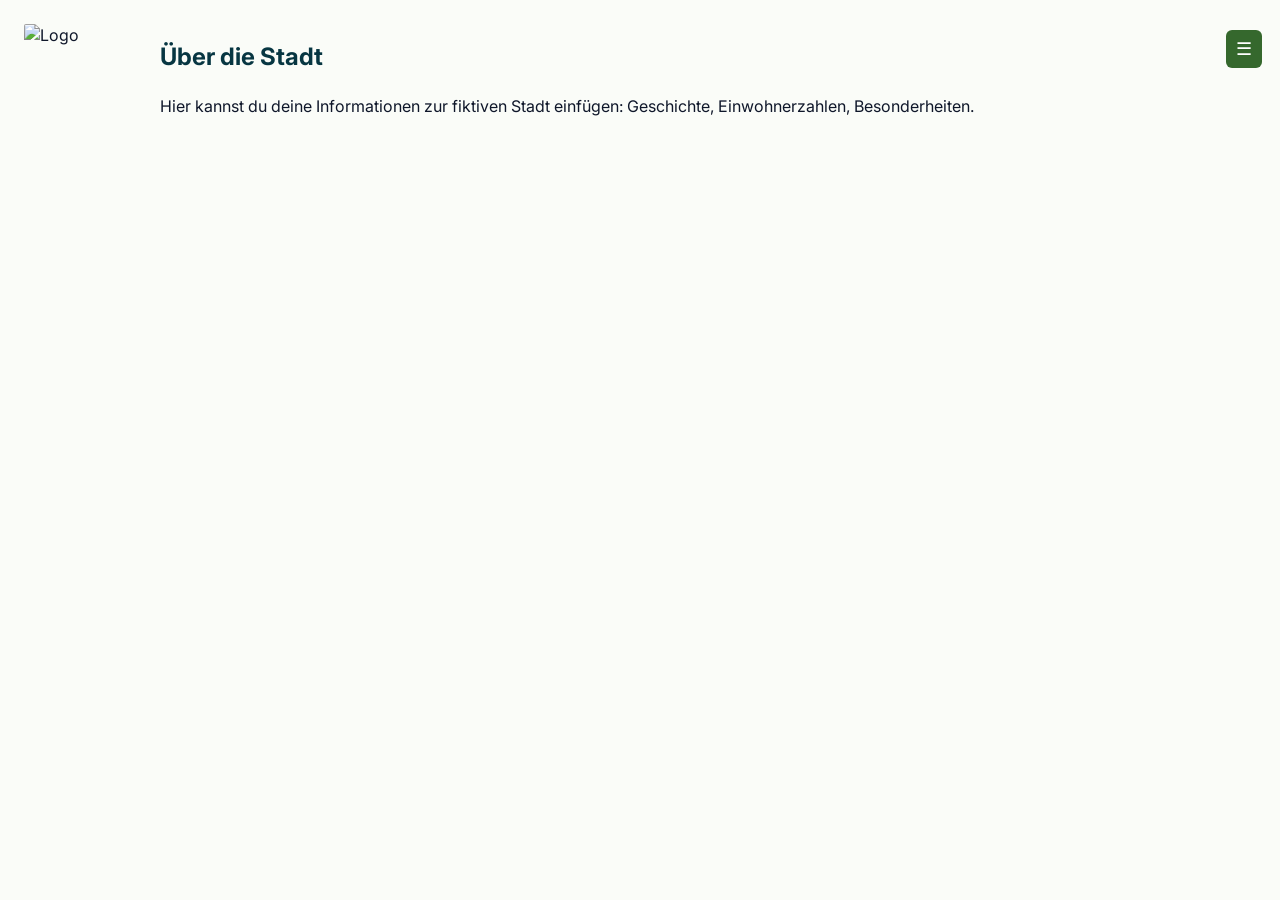
==== about.html @ 268fbe94 "Add files via upload" ====
<!doctype html>
<html lang="de">
<head>
  <meta charset="utf-8" />
  <meta name="viewport" content="width=device-width,initial-scale=1" />
  <title>Über — Fiktive Stadt</title>
  <meta name="description" content="Informationen über die fiktive Stadt: Geschichte und Fakten.">
  <link rel="icon" href="Assets/Images/logo.svg">
  <link href="https://fonts.googleapis.com/css2?family=Inter:wght@300;400;600;700&display=swap" rel="stylesheet">
  <link rel="stylesheet" href="css/style.css">
</head>
<body>
  <a class="skip-link" href="#main">Zum Inhalt springen</a>
  <img src="Assets/Images/logo.svg" class="site-logo" alt="Logo">
  <button class="sidebar-toggle" id="sidebar-toggle" aria-label="Menü öffnen">☰</button>

  <div class="sidebar" id="sidebar" aria-hidden="true">
    <button class="sidebar-close" id="sidebar-close" aria-label="Menü schließen">✕</button>
    <ul>
        <li><a href="#">Schule/Leitung</a>
            <ul>
                <li><a href="pages/schulleitung.html">Schulleiter</a></li>
                <li><a href="pages/schulgebäude.html">Schulgebäude</a></li>
            </ul>
        </li>
        <li><a href="#">Politik</a>
            <ul>
                <li><a href="pages/schulrat.html">Schulrat</a></li>
            </ul>
        </li>
        <li><a href="pages/daten.html">Daten über die Schule</a></li>
        <li><a href="#">Bauen und Wohnen</a></li>
        <li><a href="pages/galerie.html">Galerie</a></li>
        <li><a href="#">Tourismus</a></li>
        <li><a href="#">Mobilität</a></li>
        <li><a href="pages/dienstleistungen.html">Dienstleistungen von A–Z</a></li>
        <li><a href="pages/veranstaltungen.html">Veranstaltungen</a></li>
        <li><a href="pages/kultur.html">Schulleben und Kultur</a></li>
        <li><a href="pages/karriere.html">Karriere</a></li>
    </ul>
  </div>

    <main id="main" class="main-content container" role="main">
      <h2>Über die Stadt</h2>
      <p>Hier kannst du deine Informationen zur fiktiven Stadt einfügen: Geschichte, Einwohnerzahlen, Besonderheiten.</p>
    </main>
  </div>

  <script src="js/main.js"></script>
</body>
</html>
---- css/style.css ----
/* Design-Token / Grundfarben */
:root {
  --bg: #FAFCF8;
  --card: #ffffff;
  --accent: #35682D;
  --muted: #6b7280;
}

/* Global */
* {
  box-sizing: border-box;
}

/* Alle Bilder responsiv machen */
img {
  max-width: 100%;
  height: auto;
  display: block;
}

body {
  font-family: 'Inter', system-ui, -apple-system, 'Segoe UI', Roboto, 'Helvetica Neue', Arial;
  margin: 0;
  background: var(--bg);
  color: #0f172a;
  line-height: 1.45;
}

.container {
  max-width: 1000px;
  margin: 0 auto;
  padding: 1.25rem;
}

.logo {
  margin: 0;
  font-size: 1.25rem;
  color: var(--accent);
}

h2,
h3 {
  color: #073642;
}

/* Layout */
.layout {
  display: flex;
  min-height: 100vh;
}

.main-content {
  flex: 1;
}

/* Sidebar (slide-in) */
.sidebar {
  position: fixed;
  top: 0;
  right: -280px;
  width: 280px;
  height: 100%;
  background: var(--sidebar-bg, #2f5231);
  padding: 20px;
  overflow: auto;
  transition: right .28s ease;
  z-index: 1001;
}

.sidebar.open {
  right: 0;
}

.sidebar .logo {
  font-size: 1.15rem;
  margin-bottom: 0.75rem;
  color: var(--accent);
}

/* Navigation in Sidebar (UL + .main-nav einheitlich) */
.main-nav,
.sidebar ul {
  display: flex;
  flex-direction: column;
  gap: .35rem;
  padding: 0;
  margin: 0;
  list-style: none;
}

.main-nav a,
.sidebar ul a {
  color: #fff;
  text-decoration: none;
  padding: .45rem;
  border-radius: 6px;
  display: block;
}

.main-nav a:hover,
.sidebar ul a:hover {
  background: rgba(255, 255, 255, .06);
  color: #fff;
}

.main-nav a.active {
  background: var(--accent);
  color: #fff;
}

/* Sidebar Suche */
.search {
  margin-top: .75rem;
}

.search input {
  width: 100%;
  padding: .4rem .6rem;
  border-radius: 6px;
  border: 1px solid #d3dce0;
}

/* Sidebar Toggle */
.sidebar-toggle {
  position: fixed;
  top: 18px;
  right: 18px;
  left: auto;
  z-index: 1300;
  background: var(--accent);
  color: #fff;
  border: none;
  padding: 8px 10px;
  border-radius: 6px;
  font-size: 18px;
  cursor: pointer;
}

/* Hero-Bereich */
.hero {
  position: relative;
  min-height: 520px;
  margin: 0;
  padding: 0;
  background-image: url('../Assets/Images/2026-02-21_15.12.28.png');
  background-size: cover;
  background-position: center;
  background-repeat: no-repeat;
  color: #fff;
}




.hero-overlay {
  position: relative;
  display: flex;
  flex-direction: column;
  align-items: center;
  justify-content: center;
  min-height: 520px;
  padding: 3rem 1rem;
  text-align: center;
}

.hero-overlay h1 {
  font-size: clamp(2.5rem, 7vw, 6rem);
  margin: 0;
  color: #fff;
  font-weight: 700;
  text-shadow: 0 8px 30px rgba(0,0,0,0.45);
}

.hero-overlay p {
  margin: 0 0 1rem;
  font-size: 1.05rem;
  color: rgba(255,255,255,0.9);
}

/* Hero Suche */
.hero-search {
  margin-top: 1.6rem;
  display: flex;
  align-items: center;
  width: min(920px, 86%);
  max-width: 920px;
}

.hero-search input {
  flex: 1;
  padding: 0.95rem 1.25rem;
  border-radius: 999px;
  border: none;
  font-size: 1rem;
  box-shadow: 0 10px 30px rgba(0,0,0,0.18);
}

.hero-search button {
  margin-left: -56px;
  border: none;
  width: 56px;
  height: 56px;
  border-radius: 999px;
  background: var(--accent);
  color: #fff;
  display: flex;
  align-items: center;
  justify-content: center;
  box-shadow: 0 8px 22px rgba(0,0,0,0.18);
  cursor: pointer;
}

/* Hero Card (kleine überlappende Karte) */
.hero .hero-card {
  position: relative;
  margin-top: 1rem;
  background: var(--card);
  padding: 0.9rem;
  border-radius: 8px;
  box-shadow: 0 8px 20px rgba(12,16,14,0.06);
  width: auto;
  color: #072a12;
}

.hero .hero-inner {
  max-width: 640px;
  padding: 3rem 2rem;
}

.hero .hero-inner h2 {
  font-size: 2.25rem;
  margin: 0 0 .5rem;
}

.hero .hero-inner p {
  font-size: 1.05rem;
  margin: 0;
  color: var(--muted);
}

/* Karten / Features / Events */
.card-grid {
  display: grid;
  grid-template-columns: repeat(auto-fit, minmax(240px, 1fr));
  gap: 1.25rem;
  margin-top: 1.25rem;
}

.card {
  background: var(--card);
  padding: 1.25rem;
  border-radius: 12px;
  box-shadow: 0 10px 30px rgba(9,17,12,0.04);
  transition: transform .18s ease, box-shadow .18s ease;
}

.card:hover {
  transform: translateY(-6px);
  box-shadow: 0 18px 40px rgba(9,17,12,0.08);
}

.features {
  display: grid;
  grid-template-columns: repeat(3,1fr);
  gap: 1rem;
  margin-top: 3.5rem;
  padding: 1rem;
}

.feature {
  background: var(--card);
  padding: 1.25rem;
  border-radius: 10px;
  text-align: center;
}

.events-section {
  padding: 1rem;
}

.events-grid {
  display: grid;
  grid-template-columns: repeat(3,1fr);
  gap: 1rem;
}

.events-item .thumb {
  background: #e6efe8;
  border-radius: 6px;
  height: 120px;
  overflow: hidden;
}

.events-item .thumb img {
  width: 100%;
  height: 100%;
  object-fit: cover;
}

.events-item .detail {
  background: var(--card);
  border-radius: 6px;
  padding: 0.75rem;
  margin-top: 0.5rem;
  height: 200px;
}

/* Site-Logo (fix) */
.site-logo {
  position: fixed;
  top: 18px;
  left: 18px;
  width: 86px;
  height: auto;
  z-index: 1301;
  padding: 6px;
  border-radius: 8px;
}

/* Hero PNG (optisch ausblendbar) */
.hero-png {
  display: none;
}

/* Accessibility */
.skip-link {
  position: absolute;
  left: 0;
  top: 0;
  background: #000;
  color: #fff;
  padding: 0.5rem 0.75rem;
  transform: translateY(-120%);
  transition: transform .18s ease;
}

.skip-link:focus {
  transform: translateY(0);
  z-index: 2000;
}

.sr-only {
  position: absolute;
  width: 1px;
  height: 1px;
  padding: 0;
  margin: -1px;
  overflow: hidden;
  clip: rect(0,0,0,0);
  white-space: nowrap;
  border: 0;
}

/* Mobile Menü / Sidebar Zustände */
.menu-toggle {
  display: none;
  background: transparent;
  border: 1px solid #e6eef2;
  padding: 0.4rem 0.6rem;
  border-radius: 6px;
}

.sidebar.collapsed {
  display: none;
}

/* Dropdown-Caret in Sidebar: only show for items with submenus (marked by JS) */
.sidebar ul li.has-sub > a:after {
  content: '\25BC';
  float: right;
  opacity: 0.6;
  transform: rotate(-90deg);
  transition: transform .18s;
}

.sidebar ul li.open > a:after {
  transform: rotate(0deg);
}

/* Submenus collapsed by default; .open will reveal them */
.sidebar ul li ul {
  display: none;
  margin-left: .25rem;
}
.sidebar ul li.open > ul {
  display: block;
}

/* Formulare / Footer */
.site-footer {
  padding: 1rem 0;
  border-top: 1px solid #e6eef2;
  margin-top: 2rem;
}

label {
  display: block;
  margin-top: 0.5rem;
  font-size: 0.9rem;
}

input,
textarea {
  width: 100%;
  padding: 0.5rem;
  border: 1px solid #dfe7ea;
  border-radius: 6px;
}

button {
  margin-top: 0.75rem;
  padding: 0.6rem 0.9rem;
  background: var(--accent);
  color: #fff;
  border: none;
  border-radius: 6px;
}

/* Fokus-Stile */
a:focus,
button:focus,
input:focus,
textarea:focus {
  outline: 3px solid rgba(53,104,45,0.18);
  outline-offset: 2px;
}

/* Karte */
#map {
  width: 100%;
  height: 420px;
  border-radius: 8px;
  margin-top: 1rem;
  box-shadow: 0 6px 18px rgba(9,17,12,0.04);
}

/* Breakpoints */
@media (max-width: 880px) {
  .layout {
    flex-direction: column;
  }

  .sidebar {
    width: 100%;
    border-right: none;
    border-bottom: 1px solid #e6eef2;
    display: flex;
    align-items: center;
  }

  .sidebar .main-nav {
    flex-direction: row;
    flex-wrap: wrap;
    gap: 0.5rem;
    display: none;
  }

  .sidebar .main-nav.show {
    display: flex;
  }

  .menu-toggle {
    display: inline-block;
    margin-left: auto;
  }

  .hero {
    min-height: 360px;
  }

  .hero-overlay {
    min-height: 360px;
    padding: 2rem;
  }

  .hero .hero-image {
    height: 220px;
  }

  .hero-card {
    position: static;
    margin: -36px auto 0;
    right: auto;
    left: 1rem;
    width: calc(100% - 2rem);
  }

  .features {
    grid-template-columns: 1fr;
  }

  .events-grid {
    grid-template-columns: 1fr;
  }

  #map {
    height: 300px;
  }
}

/* --- Gallery & Lightbox Styles --- */
.gallery-grid {
  display: grid;
  grid-template-columns: repeat(auto-fit, minmax(220px, 1fr));
  gap: 1rem;
  margin-top: 1rem;
}
.gallery-item {
  background: linear-gradient(180deg, rgba(255,255,255,0.85), rgba(250,250,250,0.95));
  border-radius: 10px;
  overflow: hidden;
  box-shadow: 0 8px 20px rgba(9,17,12,0.04);
  cursor: pointer;
  transition: transform .18s ease, box-shadow .18s ease;
  position: relative;
}
.gallery-item:hover {
  transform: translateY(-6px) scale(1.02);
  box-shadow: 0 22px 50px rgba(9,17,12,0.10);
}
.gallery-item.pressed {
  transform: translateY(-6px) scale(1.06);
  box-shadow: 0 28px 60px rgba(9,17,12,0.16);
}
.gallery-item img {
  display: block;
  width: 100%;
  height: 160px;
  object-fit: cover;
}
.gallery-item figcaption {
  padding: .6rem .75rem;
  font-size: .95rem;
  color: var(--muted);
}

.score-badge {
  position: fixed;
  right: 18px;
  bottom: 18px;
  background: var(--accent);
  color: #fff;
  padding: .5rem .8rem;
  border-radius: 999px;
  box-shadow: 0 8px 30px rgba(12,16,14,0.12);
  z-index: 1600;
  font-weight: 600;
  display: flex;
  gap: .6rem;
  align-items: center;
}
.score-badge .value { font-variant-numeric: tabular-nums; }

.floating-plus {
  position: absolute;
  font-weight: 700;
  color: #3b8b3b;
  animation: floatUp .9s ease forwards;
  pointer-events: none;
}
@keyframes floatUp {
  from { opacity: 1; transform: translateY(0) scale(1); }
  to   { opacity: 0; transform: translateY(-36px) scale(1.2); }
}

.lightbox {
  position: fixed;
  inset: 0;
  display: flex;
  align-items: center;
  justify-content: center;
  background: rgba(0,0,0,0.75);
  z-index: 2000;
  opacity: 0;
  pointer-events: none;
  transition: opacity .18s ease;
}
.lightbox[aria-hidden="false"] {
  opacity: 1;
  pointer-events: auto;
}
.lightbox-img {
  max-width: calc(100% - 160px);
  max-height: calc(100% - 160px);
  border-radius: 8px;
  box-shadow: 0 18px 50px rgba(0,0,0,0.5);
  transition: transform .18s ease;
}
.lightbox .lightbox-title {
  margin-top: .6rem;
  color: #fff;
}
.lightbox-close, .lightbox-prev, .lightbox-next {
  position: absolute;
  background: rgba(0,0,0,0.45);
  color: #fff;
  border: none;
  padding: .5rem .6rem;
  border-radius: 6px;
  cursor: pointer;
}
.lightbox-close { top: 18px; right: 18px; }
.lightbox-prev { left: 18px; }
.lightbox-next { right: 18px; }

@media (max-width: 720px){
  .gallery-item img { height: 140px; }
  .lightbox-img { max-width: calc(100% - 40px); max-height: calc(100% - 120px); }
}
@media (max-width: 720px) {
  .layout {
    flex-direction: column;
  }

  .sidebar {
    width: 100%;
    border-right: none;
    border-bottom: 1px solid #e6eef2;
  }

  .sidebar .main-nav {
    flex-direction: row;
    flex-wrap: wrap;
    gap: 0.5rem;
  }
}
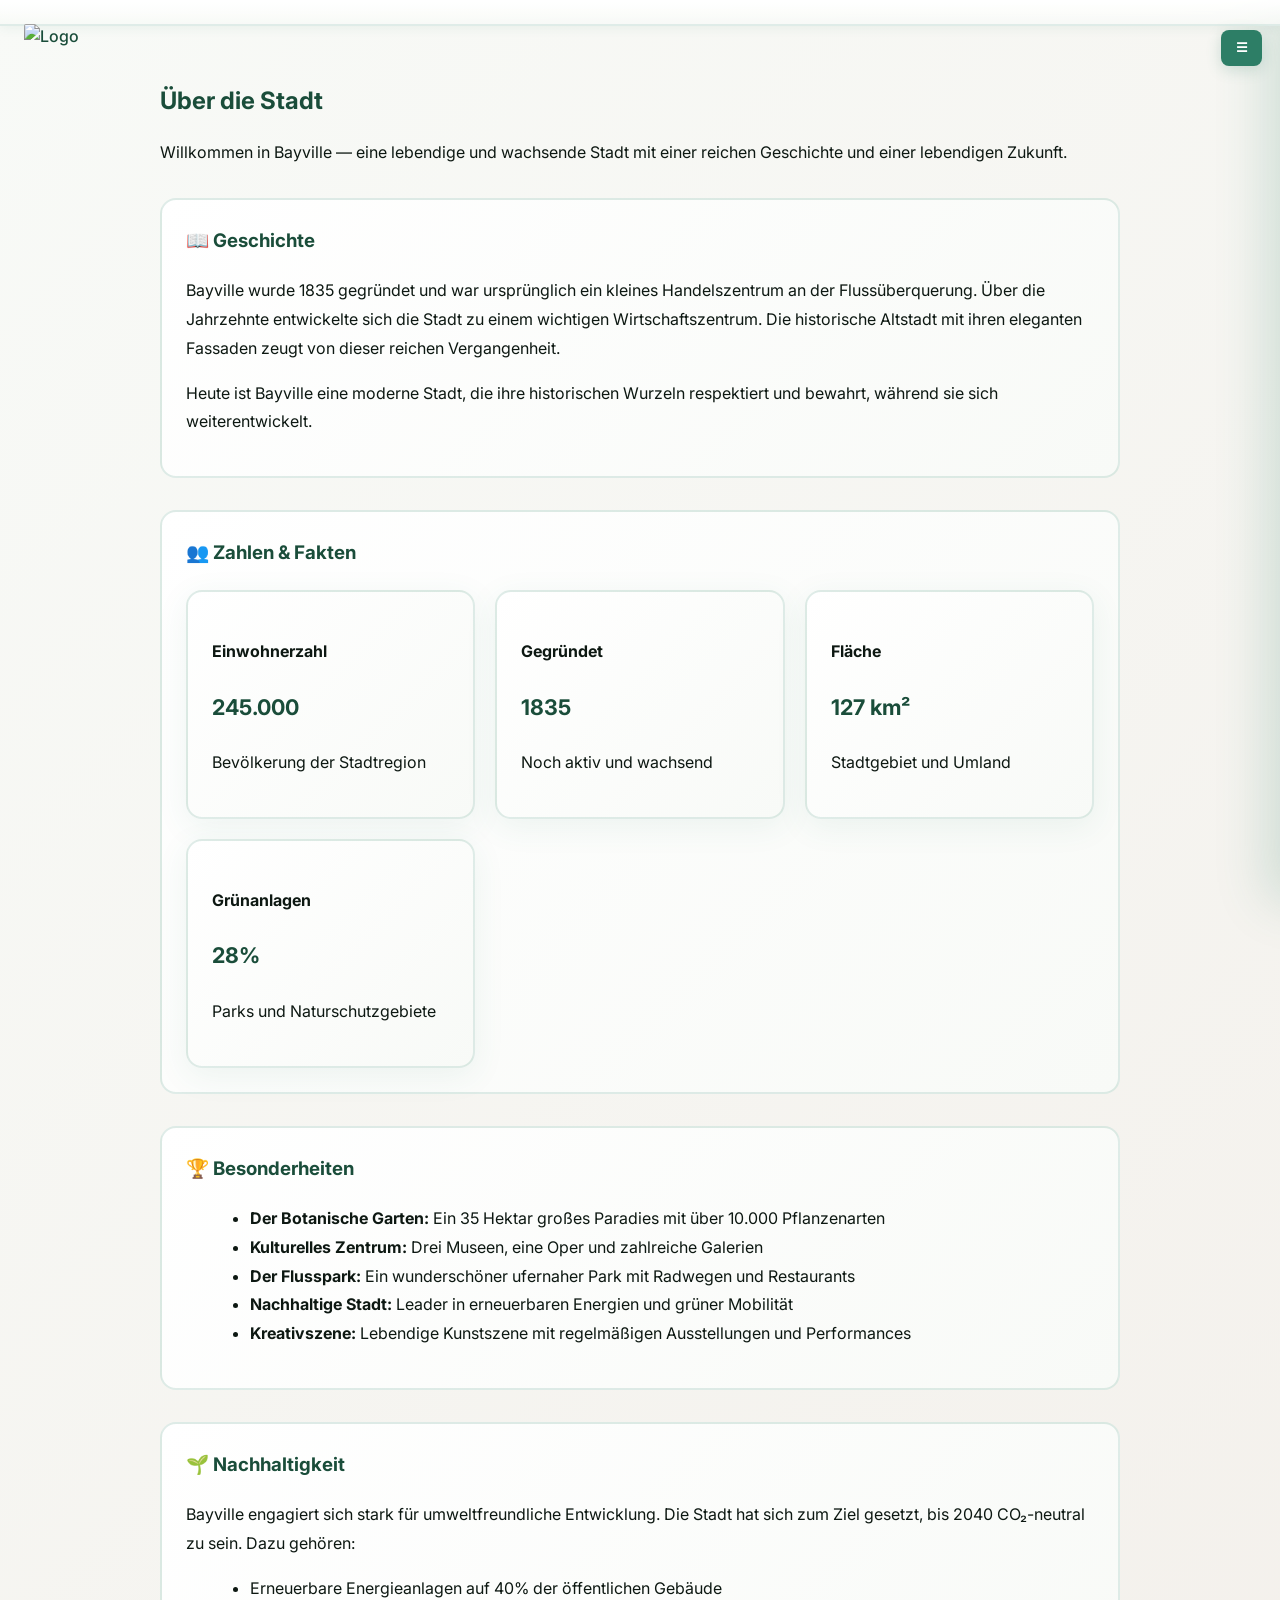
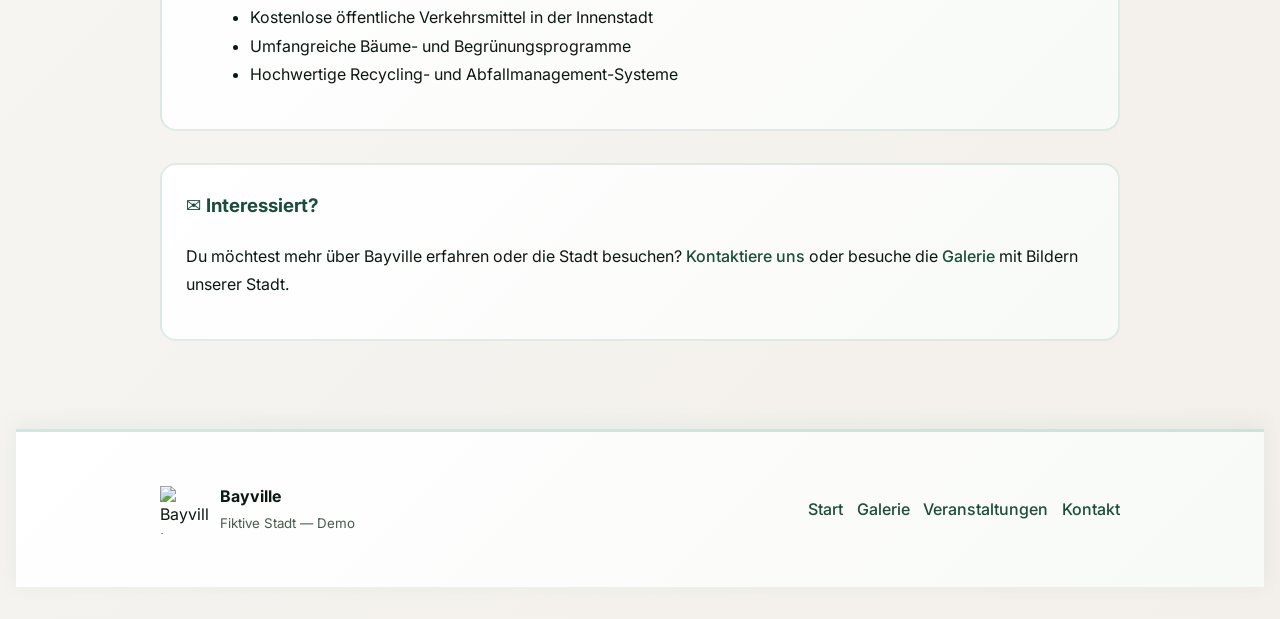
==== commit b75f1830: "Apply" ====
--- a/about.html
+++ b/about.html
@@ -11,40 +11,116 @@
 </head>
 <body>
   <a class="skip-link" href="#main">Zum Inhalt springen</a>
-  <img src="Assets/Images/logo.svg" class="site-logo" alt="Logo">
-  <button class="sidebar-toggle" id="sidebar-toggle" aria-label="Menü öffnen">☰</button>
+  <header class="site-header">
+    <a href="index.html"><img src="Assets/Images/logo.svg" class="site-logo" alt="Logo"></a>
+    <button class="sidebar-toggle" id="sidebar-toggle" aria-label="Menü öffnen">☰</button>
+  </header>
+  <nav class="sidebar" id="sidebar" aria-hidden="true" aria-label="Hauptnavigation">
+    <button class="sidebar-close" id="sidebar-close" aria-label="Navigation schließen">✕</button>
+    <div class="logo">Bayville</div>
+    <ul>
+      <li><a href="index.html">Start</a></li>
+      <li><a href="gallery.html">Galerie</a></li>
+      <li><a href="events.html">Veranstaltungen</a></li>
+      <li><a href="news.html">Aktuelles</a></li>
+      <li class="has-sub"><a href="#">Verwaltung</a>
+        <ul class="sub">
+          <li><a href="dienstleistungen.html">Dienstleistungen</a></li>
+          <li><a href="bauen-wohnen.html">Bauen &amp; Wohnen</a></li>
+        </ul>
+      </li>
+      <li><a href="daten-stadt.html">Daten</a></li>
+      <li><a href="mobilitaet.html">Mobilität</a></li>
+      <li><a href="tourismus.html">Tourismus</a></li>
+      <li><a href="karriere.html">Karriere</a></li>
+      <li><a href="politik.html">Politik</a></li>
+      <li><a href="contact.html">Kontakt</a></li>
+    </ul>
+  </nav>
 
-  <div class="sidebar" id="sidebar" aria-hidden="true">
-    <button class="sidebar-close" id="sidebar-close" aria-label="Menü schließen">✕</button>
-    <ul>
-        <li><a href="#">Schule/Leitung</a>
-            <ul>
-                <li><a href="pages/schulleitung.html">Schulleiter</a></li>
-                <li><a href="pages/schulgebäude.html">Schulgebäude</a></li>
-            </ul>
-        </li>
-        <li><a href="#">Politik</a>
-            <ul>
-                <li><a href="pages/schulrat.html">Schulrat</a></li>
-            </ul>
-        </li>
-        <li><a href="pages/daten.html">Daten über die Schule</a></li>
-        <li><a href="#">Bauen und Wohnen</a></li>
-        <li><a href="pages/galerie.html">Galerie</a></li>
-        <li><a href="#">Tourismus</a></li>
-        <li><a href="#">Mobilität</a></li>
-        <li><a href="pages/dienstleistungen.html">Dienstleistungen von A–Z</a></li>
-        <li><a href="pages/veranstaltungen.html">Veranstaltungen</a></li>
-        <li><a href="pages/kultur.html">Schulleben und Kultur</a></li>
-        <li><a href="pages/karriere.html">Karriere</a></li>
-    </ul>
-  </div>
+    <main id="main" class="main-content" role="main">
+      <div class="container">
+        <h2>Über die Stadt</h2>
+        <p>Willkommen in Bayville — eine lebendige und wachsende Stadt mit einer reichen Geschichte und einer lebendigen Zukunft.</p>
 
-    <main id="main" class="main-content container" role="main">
-      <h2>Über die Stadt</h2>
-      <p>Hier kannst du deine Informationen zur fiktiven Stadt einfügen: Geschichte, Einwohnerzahlen, Besonderheiten.</p>
+        <section class="about-section">
+          <h3>📖 Geschichte</h3>
+          <p>Bayville wurde 1835 gegründet und war ursprünglich ein kleines Handelszentrum an der Flussüberquerung. Über die Jahrzehnte entwickelte sich die Stadt zu einem wichtigen Wirtschaftszentrum. Die historische Altstadt mit ihren eleganten Fassaden zeugt von dieser reichen Vergangenheit.</p>
+          <p>Heute ist Bayville eine moderne Stadt, die ihre historischen Wurzeln respektiert und bewahrt, während sie sich weiterentwickelt.</p>
+        </section>
+
+        <section class="about-section">
+          <h3>👥 Zahlen &amp; Fakten</h3>
+          <div class="card-grid">
+            <div class="card">
+              <h4>Einwohnerzahl</h4>
+              <p style="font-size: 1.35rem; color: var(--accent-dark); font-weight: 700;">245.000</p>
+              <p>Bevölkerung der Stadtregion</p>
+            </div>
+            <div class="card">
+              <h4>Gegründet</h4>
+              <p style="font-size: 1.35rem; color: var(--accent-dark); font-weight: 700;">1835</p>
+              <p>Noch aktiv und wachsend</p>
+            </div>
+            <div class="card">
+              <h4>Fläche</h4>
+              <p style="font-size: 1.35rem; color: var(--accent-dark); font-weight: 700;">127 km²</p>
+              <p>Stadtgebiet und Umland</p>
+            </div>
+            <div class="card">
+              <h4>Grünanlagen</h4>
+              <p style="font-size: 1.35rem; color: var(--accent-dark); font-weight: 700;">28%</p>
+              <p>Parks und Naturschutzgebiete</p>
+            </div>
+          </div>
+        </section>
+
+        <section class="about-section">
+          <h3>🏆 Besonderheiten</h3>
+          <ul style="line-height: 1.8; margin-left: 1.5rem;">
+            <li><strong>Der Botanische Garten:</strong> Ein 35 Hektar großes Paradies mit über 10.000 Pflanzenarten</li>
+            <li><strong>Kulturelles Zentrum:</strong> Drei Museen, eine Oper und zahlreiche Galerien</li>
+            <li><strong>Der Flusspark:</strong> Ein wunderschöner ufernaher Park mit Radwegen und Restaurants</li>
+            <li><strong>Nachhaltige Stadt:</strong> Leader in erneuerbaren Energien und grüner Mobilität</li>
+            <li><strong>Kreativszene:</strong> Lebendige Kunstszene mit regelmäßigen Ausstellungen und Performances</li>
+          </ul>
+        </section>
+
+        <section class="about-section">
+          <h3>🌱 Nachhaltigkeit</h3>
+          <p>Bayville engagiert sich stark für umweltfreundliche Entwicklung. Die Stadt hat sich zum Ziel gesetzt, bis 2040 CO₂-neutral zu sein. Dazu gehören:</p>
+          <ul style="line-height: 1.8; margin-left: 1.5rem;">
+            <li>Erneuerbare Energieanlagen auf 40% der öffentlichen Gebäude</li>
+            <li>Kostenlose öffentliche Verkehrsmittel in der Innenstadt</li>
+            <li>Umfangreiche Bäume- und Begrünungsprogramme</li>
+            <li>Hochwertige Recycling- und Abfallmanagement-Systeme</li>
+          </ul>
+        </section>
+
+        <section class="about-section">
+          <h3>✉️ Interessiert?</h3>
+          <p>Du möchtest mehr über Bayville erfahren oder die Stadt besuchen? <a href="contact.html">Kontaktiere uns</a> oder besuche die <a href="gallery.html">Galerie</a> mit Bildern unserer Stadt.</p>
+        </section>
+      </div>
+
+      <footer class="site-footer">
+        <div class="container">
+          <div class="brand">
+            <img src="Assets/Images/logo.png" alt="Bayville Logo" width="48" height="48">
+            <div>
+              <strong>Bayville</strong>
+              <div><small>Fiktive Stadt — Demo</small></div>
+            </div>
+          </div>
+          <nav aria-label="Footer navigation">
+            <a href="index.html">Start</a>
+            <a href="gallery.html">Galerie</a>
+            <a href="events.html">Veranstaltungen</a>
+            <a href="contact.html">Kontakt</a>
+          </nav>
+        </div>
+      </footer>
     </main>
-  </div>
 
   <script src="js/main.js"></script>
 </body>
--- a/css/style.css
+++ b/css/style.css
@@ -1,9 +1,17 @@
 /* Design-Token / Grundfarben */
 :root {
-  --bg: #FAFCF8;
+  --bg: #f8faf7;
+  --bg-light: #ffffff;
   --card: #ffffff;
-  --accent: #35682D;
-  --muted: #6b7280;
+  --accent: #2d7e66;
+  --accent-light: #3fa978;
+  --accent-dark: #1a4d3a;
+  --muted: #6b7d77;
+  --text-primary: #0d1812;
+  --text-secondary: #4a5a51;
+  --beige: #e8dcc4;
+  --beige-light: #f3efea;
+  --glass: rgba(45, 126, 102, 0.08);
 }
 
 /* Global */
@@ -21,15 +29,20 @@
 body {
   font-family: 'Inter', system-ui, -apple-system, 'Segoe UI', Roboto, 'Helvetica Neue', Arial;
   margin: 0;
-  background: var(--bg);
-  color: #0f172a;
-  line-height: 1.45;
-}
+  background: linear-gradient(135deg, var(--bg) 0%, var(--beige-light) 100%);
+  color: var(--text-primary);
+  line-height: 1.6;
+  overflow-x: hidden;
+}
+
+html { overflow-x: hidden; }
 
 .container {
   max-width: 1000px;
   margin: 0 auto;
   padding: 1.25rem;
+  width: 100%;
+  box-sizing: border-box;
 }
 
 .logo {
@@ -40,7 +53,7 @@
 
 h2,
 h3 {
-  color: #073642;
+  color: var(--accent-dark);
 }
 
 /* Layout */
@@ -53,103 +66,67 @@
   flex: 1;
 }
 
-/* Sidebar (slide-in) */
+/* Sidebar overlays content by sliding in — no reserved space on desktop */
+@media (min-width: 881px){
+  .main-content { margin-right: 0; }
+}
+
+/* Sidebar removed — topbar navigation is used */
+/* ===== Sidebar (high-contrast) ===== */
 .sidebar {
   position: fixed;
+  right: 0;
   top: 0;
-  right: -280px;
   width: 280px;
-  height: 100%;
-  background: var(--sidebar-bg, #2f5231);
-  padding: 20px;
+  height: 100vh;
+  background: linear-gradient(180deg, #2d7e66 0%, #1a4d3a 100%);
+  border-left: 3px solid var(--accent-light);
+  color: #ffffff;
+  padding: 1.1rem 0.8rem;
+  box-shadow: -12px 0 50px rgba(45, 126, 102, 0.2);
+  z-index: 1400;
   overflow: auto;
-  transition: right .28s ease;
-  z-index: 1001;
-}
-
-.sidebar.open {
-  right: 0;
-}
-
-.sidebar .logo {
-  font-size: 1.15rem;
-  margin-bottom: 0.75rem;
-  color: var(--accent);
-}
-
-/* Navigation in Sidebar (UL + .main-nav einheitlich) */
-.main-nav,
-.sidebar ul {
-  display: flex;
-  flex-direction: column;
-  gap: .35rem;
-  padding: 0;
-  margin: 0;
-  list-style: none;
-}
-
-.main-nav a,
-.sidebar ul a {
-  color: #fff;
-  text-decoration: none;
-  padding: .45rem;
-  border-radius: 6px;
-  display: block;
-}
-
-.main-nav a:hover,
-.sidebar ul a:hover {
-  background: rgba(255, 255, 255, .06);
-  color: #fff;
-}
-
-.main-nav a.active {
-  background: var(--accent);
-  color: #fff;
-}
-
-/* Sidebar Suche */
-.search {
-  margin-top: .75rem;
-}
-
-.search input {
-  width: 100%;
-  padding: .4rem .6rem;
-  border-radius: 6px;
-  border: 1px solid #d3dce0;
-}
-
-/* Sidebar Toggle */
-.sidebar-toggle {
-  position: fixed;
-  top: 18px;
-  right: 18px;
-  left: auto;
-  z-index: 1300;
-  background: var(--accent);
-  color: #fff;
-  border: none;
-  padding: 8px 10px;
-  border-radius: 6px;
-  font-size: 18px;
-  cursor: pointer;
+  transform: translateX(100%);
+  transition: transform .28s ease;
+}
+.sidebar .logo { color: #ffffff; margin: 0 0 0.75rem 0; font-weight:700; text-align:center }
+.sidebar ul { list-style:none; margin: 0; padding: 0; display:flex; flex-direction:column; gap: .25rem }
+.sidebar a { color: rgba(255, 255, 255, 0.9); text-decoration: none; padding: .55rem .65rem; display:block; border-radius:8px; transition: all .2s ease }
+.sidebar a:hover { background: rgba(255, 255, 255, 0.15); color: #ffffff }
+.sidebar .section-head { padding: .45rem .65rem; color: rgba(255, 255, 255, 0.75); font-weight:600 }
+.sidebar .sub { margin-left: .4rem; padding-left: .25rem }
+.sidebar .disabled { display: block; padding: .55rem .65rem; color: rgba(255, 255, 255, 0.6); font-style: italic }
+
+.sidebar .has-sub > a:after { content: '▸'; float:right; transform: rotate(0); transition: transform .18s ease }
+.sidebar .open > a:after { transform: rotate(90deg) }
+
+/* When open, slide in from the right (desktop & mobile) */
+.sidebar.open { transform: translateX(0) }
+
+/* Sidebar toggle (visible top-right) */
+.sidebar-toggle { position: fixed; top: 18px; right: 18px; z-index: 1500; background: var(--accent); color: #ffffff; border:none; padding:.65rem .9rem; border-radius:8px; font-weight: 600; transition: all .2s ease; cursor: pointer; box-shadow: 0 4px 15px rgba(45, 126, 102, 0.2); }
+.sidebar-toggle:hover { background: var(--accent-light); transform: scale(1.05); box-shadow: 0 8px 24px rgba(45, 126, 102, 0.35); }
+@media (max-width:880px){
+  .sidebar { transform: translateX(100%); }
+  .sidebar.open { transform: translateX(0) }
+  .main-content { margin-right: 0 }
 }
 
 /* Hero-Bereich */
 .hero {
   position: relative;
-  min-height: 520px;
+  min-height: 100vh;
+  height: 100vh;
   margin: 0;
   padding: 0;
-  background-image: url('../Assets/Images/2026-02-21_15.12.28.png');
+  width: 100%;
+  max-width: 100%;
+  background-image: url("../Bildschirmfoto vom 2026-02-23 17-34-32.png");
   background-size: cover;
-  background-position: center;
+  background-position: center center;
   background-repeat: no-repeat;
   color: #fff;
 }
-
-
 
 
 .hero-overlay {
@@ -158,7 +135,8 @@
   flex-direction: column;
   align-items: center;
   justify-content: center;
-  min-height: 520px;
+  min-height: inherit;
+  height: 100%;
   padding: 3rem 1rem;
   text-align: center;
 }
@@ -166,16 +144,27 @@
 .hero-overlay h1 {
   font-size: clamp(2.5rem, 7vw, 6rem);
   margin: 0;
-  color: #fff;
+  color: #ffffff;
   font-weight: 700;
-  text-shadow: 0 8px 30px rgba(0,0,0,0.45);
+  text-shadow: 0 4px 20px rgba(13, 24, 18, 0.3);
+  letter-spacing: -0.02em;
 }
 
 .hero-overlay p {
   margin: 0 0 1rem;
   font-size: 1.05rem;
-  color: rgba(255,255,255,0.9);
-}
+  color: rgba(255, 255, 255, 0.95);
+}
+
+/* stronger hero overlay for contrast */
+.hero::after {
+  content: '';
+  position: absolute;
+  inset: 0;
+  background: linear-gradient(180deg, rgba(0,0,0,0.28), rgba(0,0,0,0.45));
+  pointer-events: none;
+}
+.hero-overlay { position: relative; z-index: 2 }
 
 /* Hero Suche */
 .hero-search {
@@ -190,9 +179,18 @@
   flex: 1;
   padding: 0.95rem 1.25rem;
   border-radius: 999px;
-  border: none;
+  border: 2px solid rgba(45, 126, 102, 0.3);
   font-size: 1rem;
-  box-shadow: 0 10px 30px rgba(0,0,0,0.18);
+  background: rgba(255, 255, 255, 0.95);
+  color: var(--text-primary);
+  box-shadow: 0 10px 40px rgba(0, 0, 0, 0.1);
+  transition: all .2s ease;
+}
+
+.hero-search input:focus {
+  border-color: var(--accent);
+  background: #ffffff;
+  box-shadow: 0 10px 40px rgba(45, 126, 102, 0.2);
 }
 
 .hero-search button {
@@ -201,25 +199,35 @@
   width: 56px;
   height: 56px;
   border-radius: 999px;
-  background: var(--accent);
-  color: #fff;
+  background: linear-gradient(135deg, var(--accent) 0%, var(--accent-light) 100%);
+  color: #ffffff;
   display: flex;
   align-items: center;
   justify-content: center;
-  box-shadow: 0 8px 22px rgba(0,0,0,0.18);
+  box-shadow: 0 8px 30px rgba(45, 126, 102, 0.25);
   cursor: pointer;
+  transition: all .2s ease;
+  font-weight: 600;
+  font-size: 1.1rem;
+}
+
+.hero-search button:hover {
+  transform: scale(1.08);
+  box-shadow: 0 12px 40px rgba(45, 126, 102, 0.35);
 }
 
 /* Hero Card (kleine überlappende Karte) */
 .hero .hero-card {
   position: relative;
   margin-top: 1rem;
-  background: var(--card);
-  padding: 0.9rem;
-  border-radius: 8px;
-  box-shadow: 0 8px 20px rgba(12,16,14,0.06);
+  background: rgba(255, 255, 255, 0.95);
+  padding: 1.3rem;
+  border-radius: 16px;
+  border: 2px solid rgba(45, 126, 102, 0.2);
+  box-shadow: 0 12px 40px rgba(45, 126, 102, 0.15);
   width: auto;
-  color: #072a12;
+  color: var(--accent-dark);
+  backdrop-filter: blur(10px);
 }
 
 .hero .hero-inner {
@@ -247,16 +255,19 @@
 }
 
 .card {
-  background: var(--card);
-  padding: 1.25rem;
-  border-radius: 12px;
-  box-shadow: 0 10px 30px rgba(9,17,12,0.04);
-  transition: transform .18s ease, box-shadow .18s ease;
+  background: linear-gradient(135deg, #ffffff 0%, #f8faf7 100%);
+  padding: 1.5rem;
+  border-radius: 16px;
+  border: 2px solid rgba(45, 126, 102, 0.15);
+  box-shadow: 0 8px 32px rgba(45, 126, 102, 0.08);
+  transition: transform .2s ease, box-shadow .2s ease, border-color .2s ease, background .2s ease;
 }
 
 .card:hover {
-  transform: translateY(-6px);
-  box-shadow: 0 18px 40px rgba(9,17,12,0.08);
+  transform: translateY(-8px);
+  border-color: rgba(45, 126, 102, 0.4);
+  background: linear-gradient(135deg, #ffffff 0%, #f3efea 100%);
+  box-shadow: 0 16px 48px rgba(45, 126, 102, 0.15);
 }
 
 .features {
@@ -268,10 +279,19 @@
 }
 
 .feature {
-  background: var(--card);
-  padding: 1.25rem;
-  border-radius: 10px;
+  background: linear-gradient(135deg, #ffffff 0%, #f8faf7 100%);
+  border: 2px solid rgba(45, 126, 102, 0.2);
+  padding: 1.75rem;
+  border-radius: 16px;
   text-align: center;
+  transition: all .2s ease;
+  box-shadow: 0 4px 20px rgba(45, 126, 102, 0.08);
+}
+
+.feature:hover {
+  border-color: rgba(45, 126, 102, 0.5);
+  box-shadow: 0 12px 40px rgba(45, 126, 102, 0.15);
+  transform: translateY(-4px);
 }
 
 .events-section {
@@ -285,8 +305,9 @@
 }
 
 .events-item .thumb {
-  background: #e6efe8;
-  border-radius: 6px;
+  background: linear-gradient(135deg, rgba(63, 169, 120, 0.1), rgba(45, 126, 102, 0.05));
+  border: 2px solid rgba(45, 126, 102, 0.2);
+  border-radius: 12px;
   height: 120px;
   overflow: hidden;
 }
@@ -298,11 +319,18 @@
 }
 
 .events-item .detail {
-  background: var(--card);
-  border-radius: 6px;
-  padding: 0.75rem;
+  background: linear-gradient(135deg, #ffffff 0%, #f8faf7 100%);
+  border: 2px solid rgba(45, 126, 102, 0.15);
+  border-radius: 12px;
+  padding: 0.85rem;
   margin-top: 0.5rem;
   height: 200px;
+  color: var(--text-primary);
+  transition: all .2s ease;
+}
+
+.events-item .detail:hover {
+  border-color: rgba(45, 126, 102, 0.4);
 }
 
 /* Site-Logo (fix) */
@@ -317,6 +345,14 @@
   border-radius: 8px;
 }
 
+/* Topbar / Main navigation */
+.main-nav {
+  display: flex;
+  gap: 0.5rem;
+  align-items: center;
+}
+.main-nav a { text-decoration:none; color: inherit }
+
 /* Hero PNG (optisch ausblendbar) */
 .hero-png {
   display: none;
@@ -351,69 +387,173 @@
   border: 0;
 }
 
-/* Mobile Menü / Sidebar Zustände */
-.menu-toggle {
-  display: none;
-  background: transparent;
-  border: 1px solid #e6eef2;
-  padding: 0.4rem 0.6rem;
-  border-radius: 6px;
-}
-
-.sidebar.collapsed {
-  display: none;
-}
-
-/* Dropdown-Caret in Sidebar: only show for items with submenus (marked by JS) */
-.sidebar ul li.has-sub > a:after {
-  content: '\25BC';
-  float: right;
-  opacity: 0.6;
-  transform: rotate(-90deg);
-  transition: transform .18s;
-}
-
-.sidebar ul li.open > a:after {
-  transform: rotate(0deg);
-}
-
-/* Submenus collapsed by default; .open will reveal them */
-.sidebar ul li ul {
-  display: none;
-  margin-left: .25rem;
-}
-.sidebar ul li.open > ul {
-  display: block;
-}
+/* Sidebar-related dropdowns removed */
 
 /* Formulare / Footer */
 .site-footer {
   padding: 1rem 0;
-  border-top: 1px solid #e6eef2;
+  border-top: 2px solid rgba(29, 209, 161, 0.2);
   margin-top: 2rem;
 }
 
 label {
   display: block;
-  margin-top: 0.5rem;
-  font-size: 0.9rem;
+  margin-top: 0.75rem;
+  font-size: 0.95rem;
+  color: var(--text-primary);
+  font-weight: 500;
+}
+
+/* ===== Gallery & Lightbox ===== */
+.gallery-grid {
+  display: grid;
+  grid-template-columns: repeat(auto-fit, minmax(220px, 1fr));
+  gap: 1rem;
+  margin-top: 1rem;
+}
+.gallery-item {
+  background: linear-gradient(180deg, rgba(255,255,255,0.9), rgba(250,250,250,0.95));
+  border-radius: 12px;
+  overflow: hidden;
+  box-shadow: 0 8px 30px rgba(8,12,8,0.06);
+  cursor: pointer;
+  transition: transform .18s ease, box-shadow .18s ease;
+  position: relative;
+}
+.gallery-item:hover { transform: translateY(-6px); box-shadow: 0 22px 50px rgba(7,11,7,0.08); }
+.gallery-item img { width:100%; height:200px; object-fit:cover; display:block; }
+.gallery-item figcaption { padding: .6rem .8rem; font-weight:600; color:var(--muted); background:transparent; }
+
+.lightbox {
+  display: none;
+  position: fixed;
+  inset: 0;
+  background: rgba(7,11,9,0.75);
+  align-items: center;
+  justify-content: center;
+  z-index: 2000;
+  padding: 2rem;
+}
+.lightbox[aria-hidden='false'] { display:flex; }
+.lightbox .lightbox-img { max-width: min(92vw,1100px); max-height: 78vh; border-radius: 12px; box-shadow: 0 20px 60px rgba(0,0,0,0.7); }
+.lightbox .lightbox-title { color: var(--accent-light); margin-top: .6rem; font-weight:600; text-align:center; }
+.lightbox .lightbox-counter { color: rgba(255, 255, 255, 0.8); font-size: .9rem; text-align:center; margin-top:.25rem }
+.lightbox .lightbox-close, .lightbox .lightbox-prev, .lightbox .lightbox-next { position: absolute; background: rgba(29, 209, 161, 0.15); border: 2px solid rgba(29, 209, 161, 0.4); color: var(--accent-light); padding: .5rem .75rem; border-radius: 8px; cursor: pointer; transition: all .2s ease }
+.lightbox .lightbox-close { top: 20px; right: 24px }
+.lightbox .lightbox-prev { left: 20px; top: 50%; transform: translateY(-50%); }
+.lightbox .lightbox-close:hover, .lightbox .lightbox-prev:hover, .lightbox .lightbox-next:hover { background: rgba(29, 209, 161, 0.25); border-color: var(--accent) }
+.lightbox .lightbox-next { right: 20px; top: 50%; transform: translateY(-50%); }
+
+/* Floating/score animations removed (city site has no gamification) */
+
+/* Make hero text more readable on smaller screens */
+@media (max-width:720px){
+  .hero-overlay h1 { font-size: 2.2rem }
+  .hero-overlay { padding: 2rem .75rem }
 }
 
 input,
 textarea {
   width: 100%;
-  padding: 0.5rem;
-  border: 1px solid #dfe7ea;
-  border-radius: 6px;
+  padding: 0.65rem 0.85rem;
+  border: 2px solid rgba(45, 126, 102, 0.3);
+  border-radius: 10px;
+  background: rgba(255, 255, 255, 0.95);
+  color: var(--text-primary);
+  transition: all .2s ease;
+  font-size: 1rem;
+}
+
+input:focus,
+textarea:focus {
+  outline: none;
+  border-color: var(--accent);
+  background: #ffffff;
+  box-shadow: 0 0 20px rgba(45, 126, 102, 0.25);
 }
 
 button {
   margin-top: 0.75rem;
-  padding: 0.6rem 0.9rem;
-  background: var(--accent);
-  color: #fff;
+  padding: 0.75rem 1.5rem;
+  background: linear-gradient(135deg, var(--accent) 0%, var(--accent-light) 100%);
+  color: #ffffff;
   border: none;
-  border-radius: 6px;
+  border-radius: 10px;
+  font-weight: 600;
+  cursor: pointer;
+  transition: all .2s ease;
+  box-shadow: 0 4px 15px rgba(45, 126, 102, 0.2);
+}
+
+button:hover {
+  transform: translateY(-2px);
+  box-shadow: 0 8px 30px rgba(45, 126, 102, 0.35);
+}
+
+button:active {
+  transform: translateY(0);
+}
+
+a { color: var(--accent-dark); text-decoration: none; font-weight: 500; transition: color .2s ease }
+a:hover { color: var(--accent-light); text-decoration: underline }
+
+.site-header { display:flex; align-items:center; justify-content:space-between; background: linear-gradient(180deg, rgba(255, 255, 255, 0.95), rgba(248, 250, 247, 0.85)); backdrop-filter: blur(10px); border-bottom: 2px solid rgba(45, 126, 102, 0.15); padding: .75rem 1rem; position: sticky; top: 0; z-index: 1600; box-shadow: 0 2px 12px rgba(45, 126, 102, 0.08); }
+.site-logo { width: 92px; }
+
+.main-content { padding: 1rem 1rem 2rem; }
+
+.site-footer { background: linear-gradient(180deg, rgba(15,75,46,0.03), rgba(7,8,9,0.01)); }
+.site-footer nav a { color: #08321a }
+
+/* Vollbreites Bild oberhalb des Footers */
+.site-footer .footer-top { overflow: hidden; width: 100%; }
+.site-footer .footer-top img {
+  display: block;
+  width: 100vw;
+  max-width: 100%;
+  margin-left: calc(50% - 50vw);
+  height: 180px;
+  object-fit: cover;
+}
+
+/* Contact / Footer styles */
+.contact-grid {
+  display: grid;
+  grid-template-columns: 1fr 320px;
+  gap: 1.25rem;
+  align-items: start;
+}
+.contact-info {
+  background: linear-gradient(135deg, #ffffff 0%, #f8faf7 100%);
+  border: 2px solid rgba(45, 126, 102, 0.2);
+  padding: 1.5rem;
+  border-radius: 16px;
+  box-shadow: 0 8px 32px rgba(45, 126, 102, 0.1);
+}
+.contact-info h4 { margin-top: 0; }
+.contact-form .row { display: grid; grid-template-columns: 1fr 1fr; gap: .6rem; }
+.contact-form .row .full { grid-column: 1 / -1 }
+
+.site-footer {
+  margin-top: 2.25rem;
+  padding: 2rem 1rem;
+  background: linear-gradient(135deg, #ffffff 0%, #f8faf7 100%);
+  border-top: 3px solid rgba(45, 126, 102, 0.2);
+  color: var(--text-primary);
+  box-shadow: 0 -4px 20px rgba(45, 126, 102, 0.08);
+}
+.site-footer .container { display:flex; gap:1rem; align-items:center; justify-content:space-between; flex-wrap:wrap; }
+.site-footer .brand { display:flex; gap:.75rem; align-items:center; }
+.site-footer nav a { color: var(--accent-dark); text-decoration:none; margin-left:.6rem; transition: color .2s ease }
+.site-footer nav a:hover { color: var(--accent-light) }
+.site-footer small { color: var(--text-secondary) }
+
+/* Responsive adjustments */
+@media (max-width: 880px){
+  .contact-grid { grid-template-columns: 1fr; }
+  .contact-form .row { grid-template-columns: 1fr; }
+  .site-logo { left: 12px; width: 72px }
+  /* sidebar removed; no toggle */
 }
 
 /* Fokus-Stile */
@@ -421,7 +561,7 @@
 button:focus,
 input:focus,
 textarea:focus {
-  outline: 3px solid rgba(53,104,45,0.18);
+  outline: 3px solid rgba(45, 126, 102, 0.4);
   outline-offset: 2px;
 }
 
@@ -429,9 +569,10 @@
 #map {
   width: 100%;
   height: 420px;
-  border-radius: 8px;
+  border-radius: 16px;
+  border: 2px solid rgba(45, 126, 102, 0.2);
   margin-top: 1rem;
-  box-shadow: 0 6px 18px rgba(9,17,12,0.04);
+  box-shadow: 0 8px 32px rgba(45, 126, 102, 0.12);
 }
 
 /* Breakpoints */
@@ -440,29 +581,6 @@
     flex-direction: column;
   }
 
-  .sidebar {
-    width: 100%;
-    border-right: none;
-    border-bottom: 1px solid #e6eef2;
-    display: flex;
-    align-items: center;
-  }
-
-  .sidebar .main-nav {
-    flex-direction: row;
-    flex-wrap: wrap;
-    gap: 0.5rem;
-    display: none;
-  }
-
-  .sidebar .main-nav.show {
-    display: flex;
-  }
-
-  .menu-toggle {
-    display: inline-block;
-    margin-left: auto;
-  }
 
   .hero {
     min-height: 360px;
@@ -506,21 +624,23 @@
   margin-top: 1rem;
 }
 .gallery-item {
-  background: linear-gradient(180deg, rgba(255,255,255,0.85), rgba(250,250,250,0.95));
-  border-radius: 10px;
+  background: linear-gradient(135deg, #ffffff 0%, #f8faf7 100%);
+  border: 2px solid rgba(45, 126, 102, 0.2);
+  border-radius: 16px;
   overflow: hidden;
-  box-shadow: 0 8px 20px rgba(9,17,12,0.04);
+  box-shadow: 0 8px 24px rgba(45, 126, 102, 0.1);
   cursor: pointer;
-  transition: transform .18s ease, box-shadow .18s ease;
+  transition: transform .2s ease, box-shadow .2s ease, border-color .2s ease;
   position: relative;
 }
 .gallery-item:hover {
-  transform: translateY(-6px) scale(1.02);
-  box-shadow: 0 22px 50px rgba(9,17,12,0.10);
+  transform: translateY(-8px) scale(1.02);
+  border-color: rgba(45, 126, 102, 0.5);
+  box-shadow: 0 16px 48px rgba(45, 126, 102, 0.18);
 }
 .gallery-item.pressed {
-  transform: translateY(-6px) scale(1.06);
-  box-shadow: 0 28px 60px rgba(9,17,12,0.16);
+  transform: translateY(-8px) scale(1.06);
+  box-shadow: 0 20px 60px rgba(45, 126, 102, 0.25);
 }
 .gallery-item img {
   display: block;
@@ -529,39 +649,14 @@
   object-fit: cover;
 }
 .gallery-item figcaption {
-  padding: .6rem .75rem;
+  padding: .75rem .85rem;
   font-size: .95rem;
-  color: var(--muted);
-}
-
-.score-badge {
-  position: fixed;
-  right: 18px;
-  bottom: 18px;
-  background: var(--accent);
-  color: #fff;
-  padding: .5rem .8rem;
-  border-radius: 999px;
-  box-shadow: 0 8px 30px rgba(12,16,14,0.12);
-  z-index: 1600;
-  font-weight: 600;
-  display: flex;
-  gap: .6rem;
-  align-items: center;
-}
-.score-badge .value { font-variant-numeric: tabular-nums; }
-
-.floating-plus {
-  position: absolute;
-  font-weight: 700;
-  color: #3b8b3b;
-  animation: floatUp .9s ease forwards;
-  pointer-events: none;
-}
-@keyframes floatUp {
-  from { opacity: 1; transform: translateY(0) scale(1); }
-  to   { opacity: 0; transform: translateY(-36px) scale(1.2); }
-}
+  color: var(--text-secondary);
+  font-weight: 500;
+  background: rgba(248, 250, 247, 0.6);
+}
+
+/* Score/float visuals intentionally removed */
 
 .lightbox {
   position: fixed;
@@ -569,11 +664,12 @@
   display: flex;
   align-items: center;
   justify-content: center;
-  background: rgba(0,0,0,0.75);
+  background: rgba(13, 24, 18, 0.80);
   z-index: 2000;
   opacity: 0;
   pointer-events: none;
-  transition: opacity .18s ease;
+  transition: opacity .2s ease;
+  backdrop-filter: blur(5px);
 }
 .lightbox[aria-hidden="false"] {
   opacity: 1;
@@ -582,26 +678,35 @@
 .lightbox-img {
   max-width: calc(100% - 160px);
   max-height: calc(100% - 160px);
-  border-radius: 8px;
-  box-shadow: 0 18px 50px rgba(0,0,0,0.5);
-  transition: transform .18s ease;
+  border-radius: 16px;
+  box-shadow: 0 20px 60px rgba(0, 0, 0, 0.4);
+  transition: transform .2s ease;
 }
 .lightbox .lightbox-title {
   margin-top: .6rem;
-  color: #fff;
+  color: #ffffff;
+  font-weight: 600;
 }
 .lightbox-close, .lightbox-prev, .lightbox-next {
   position: absolute;
-  background: rgba(0,0,0,0.45);
-  color: #fff;
-  border: none;
-  padding: .5rem .6rem;
-  border-radius: 6px;
+  background: rgba(255, 255, 255, 0.15);
+  border: 2px solid rgba(255, 255, 255, 0.3);
+  color: #ffffff;
+  padding: .65rem .85rem;
+  border-radius: 10px;
   cursor: pointer;
-}
+  transition: all .2s ease;
+  font-weight: 600;
+}
+
+.lightbox-close:hover, .lightbox-prev:hover, .lightbox-next:hover {
+  background: rgba(255, 255, 255, 0.25);
+  border-color: #ffffff;
+}
+
 .lightbox-close { top: 18px; right: 18px; }
-.lightbox-prev { left: 18px; }
-.lightbox-next { right: 18px; }
+.lightbox-prev { left: 18px; top: 50%; transform: translateY(-50%); }
+.lightbox-next { right: 18px; top: 50%; transform: translateY(-50%); }
 
 @media (max-width: 720px){
   .gallery-item img { height: 140px; }
@@ -611,17 +716,91 @@
   .layout {
     flex-direction: column;
   }
-
-  .sidebar {
-    width: 100%;
-    border-right: none;
-    border-bottom: 1px solid #e6eef2;
-  }
-
-  .sidebar .main-nav {
-    flex-direction: row;
-    flex-wrap: wrap;
-    gap: 0.5rem;
-  }
-}
-
+}
+
+/* About & Content Sections */
+.about-section {
+  margin: 2rem 0;
+  padding: 1.5rem;
+  background: linear-gradient(135deg, #ffffff 0%, #f8faf7 100%);
+  border: 2px solid rgba(45, 126, 102, 0.15);
+  border-radius: 16px;
+  line-height: 1.8;
+}
+
+.about-section h3 {
+  margin-top: 0;
+  color: var(--accent-dark);
+}
+
+.about-section ul {
+  line-height: 1.9;
+}
+
+/* Contact Grid */
+.contact-grid {
+  display: grid;
+  grid-template-columns: 1fr 1fr;
+  gap: 2rem;
+  margin: 2rem 0;
+}
+
+.contact-info {
+  background: linear-gradient(135deg, #ffffff 0%, #f8faf7 100%);
+  border: 2px solid rgba(45, 126, 102, 0.15);
+  padding: 1.5rem;
+  border-radius: 16px;
+}
+
+.contact-info h3 {
+  color: var(--accent-dark);
+  margin-top: 1.5rem;
+}
+
+.contact-info h3:first-child {
+  margin-top: 0;
+}
+
+.contact-info p {
+  line-height: 1.8;
+  margin: 0.5rem 0;
+}
+
+@media (max-width: 880px) {
+  .contact-grid {
+    grid-template-columns: 1fr;
+    gap: 1.5rem;
+  }
+}
+
+/* --- Neue Galerie-Design-Styles --- */
+.gallery-section { padding: 1.25rem 0 2rem; }
+.gallery-toolbar { display:flex; justify-content:space-between; gap:1rem; align-items:center; margin-bottom:1rem; flex-wrap:wrap }
+.gallery-search input { padding: .5rem .75rem; border-radius: 10px; border: 2px solid rgba(45,126,102,0.12); min-width:180px }
+.filters { display:flex; gap:.5rem; align-items:center }
+.filters .filter { background: transparent; border: 2px solid rgba(45,126,102,0.12); color: var(--accent-dark); padding: .45rem .7rem; border-radius: 999px; cursor: pointer; font-weight:600 }
+.filters .filter.active { background: var(--accent); color: #fff; border-color: rgba(26,77,58,0.9) }
+
+/* Masonry-style grid using CSS columns */
+.gallery-grid.masonry { column-gap: 1rem; column-fill: balance; column-count: 3 }
+.gallery-grid.masonry .gallery-item { display: inline-block; width: 100%; margin: 0 0 1rem; break-inside: avoid; position: relative; border-radius: 12px; overflow: hidden; box-shadow: 0 8px 30px rgba(8,12,8,0.06); transition: transform .22s ease, box-shadow .22s ease }
+.gallery-grid.masonry .gallery-item img { display:block; width:100%; height:auto; transition: transform .35s ease }
+.gallery-grid.masonry .gallery-item:hover { transform: translateY(-6px) }
+.gallery-grid.masonry .gallery-item:hover img { transform: scale(1.03) }
+.gallery-grid.masonry .gallery-item figcaption { position: absolute; left:0; right:0; bottom:0; padding: .9rem 1rem; background: linear-gradient(180deg, rgba(0,0,0,0) 0%, rgba(0,0,0,0.45) 60%); color: #fff; transform: translateY(100%); transition: transform .22s ease }
+.gallery-grid.masonry .gallery-item:hover figcaption { transform: translateY(0) }
+.gallery-grid.masonry .meta h3 { margin: 0 0 .15rem; font-size: 1.05rem }
+.gallery-grid.masonry .meta small { color: rgba(255,255,255,0.85) }
+
+/* Preview grid on index page */
+.gallery-preview .gallery-grid.preview { column-count: initial; display: grid; grid-template-columns: repeat(auto-fit, minmax(140px, 1fr)); gap: .75rem }
+.gallery-preview .gallery-item { border-radius: 10px; overflow: hidden; box-shadow: 0 8px 24px rgba(8,12,8,0.06); transition: transform .18s ease }
+.gallery-preview .gallery-item img { width:100%; height:120px; object-fit:cover }
+.gallery-preview .gallery-item:hover { transform: translateY(-6px) }
+
+/* hidden state used by filters/search */
+.gallery-filter-hidden { display: none !important }
+
+@media (max-width: 1080px) { .gallery-grid.masonry { column-count: 2 } }
+@media (max-width: 720px) { .gallery-grid.masonry { column-count: 1 } .gallery-toolbar { gap:.5rem } }
+
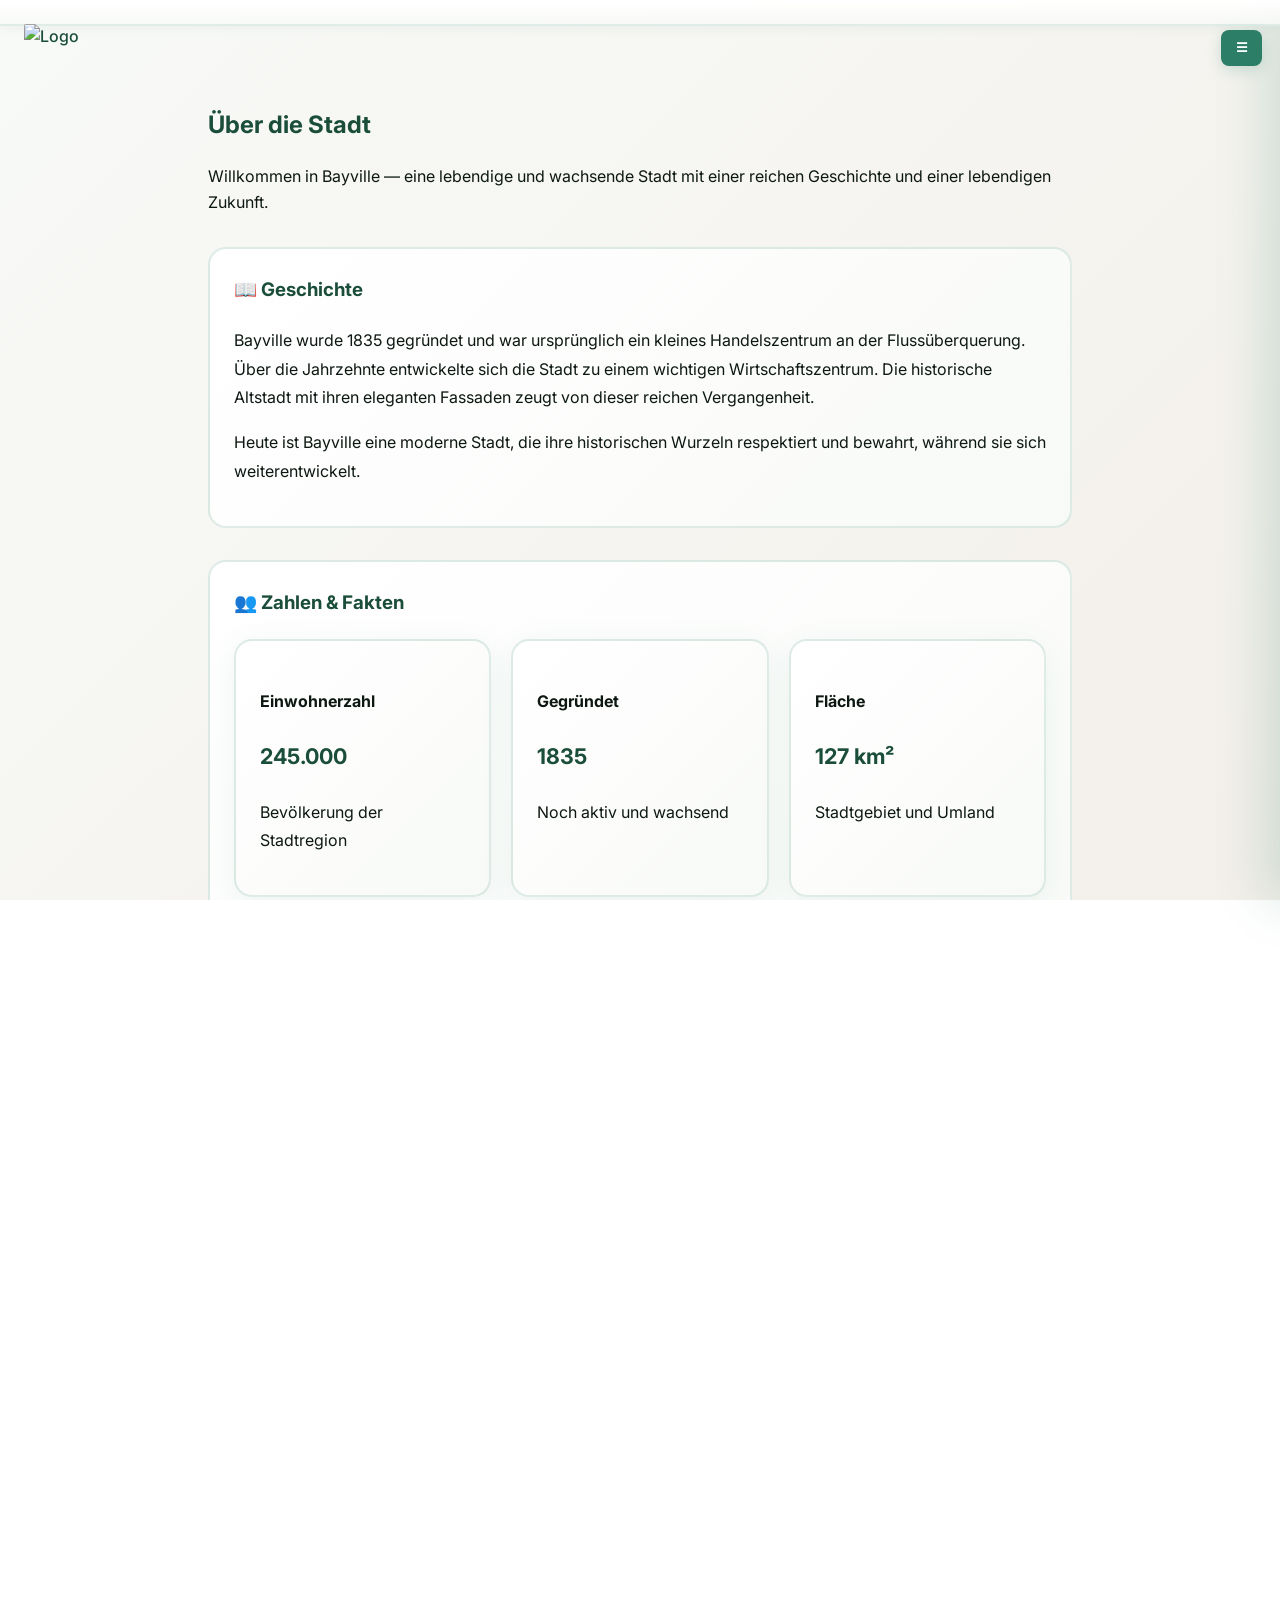
==== commit e078bc77: "Apply und updates" ====
--- a/about.html
+++ b/about.html
@@ -9,7 +9,7 @@
   <link href="https://fonts.googleapis.com/css2?family=Inter:wght@300;400;600;700&display=swap" rel="stylesheet">
   <link rel="stylesheet" href="css/style.css">
 </head>
-<body>
+<body class="variant-a">
   <a class="skip-link" href="#main">Zum Inhalt springen</a>
   <header class="site-header">
     <a href="index.html"><img src="Assets/Images/logo.svg" class="site-logo" alt="Logo"></a>
--- a/css/style.css
+++ b/css/style.css
@@ -36,6 +36,27 @@
 }
 
 html { overflow-x: hidden; }
+
+/* Ensure layout fills the viewport and footer stays pinned to bottom
+   - Makes body a column flex container so pages always reach the bottom
+   - Ensures `main` grows to fill available space and the footer is pushed down */
+html, body {
+  height: 100%;
+}
+body {
+  display: flex;
+  flex-direction: column;
+  min-height: 100vh;
+}
+main#main, main.main-content {
+  flex: 1 0 auto;
+  display: flex;
+  flex-direction: column;
+  min-height: 100vh;
+}
+.site-footer {
+  margin-top: auto;
+}
 
 .container {
   max-width: 1000px;
@@ -777,6 +798,7 @@
 .gallery-section { padding: 1.25rem 0 2rem; }
 .gallery-toolbar { display:flex; justify-content:space-between; gap:1rem; align-items:center; margin-bottom:1rem; flex-wrap:wrap }
 .gallery-search input { padding: .5rem .75rem; border-radius: 10px; border: 2px solid rgba(45,126,102,0.12); min-width:180px }
+
 .filters { display:flex; gap:.5rem; align-items:center }
 .filters .filter { background: transparent; border: 2px solid rgba(45,126,102,0.12); color: var(--accent-dark); padding: .45rem .7rem; border-radius: 999px; cursor: pointer; font-weight:600 }
 .filters .filter.active { background: var(--accent); color: #fff; border-color: rgba(26,77,58,0.9) }
@@ -804,3 +826,35 @@
 @media (max-width: 1080px) { .gallery-grid.masonry { column-count: 2 } }
 @media (max-width: 720px) { .gallery-grid.masonry { column-count: 1 } .gallery-toolbar { gap:.5rem } }
 
+/* --- Layout-Varianten (A / B) --- */
+/* Variante A: Klassisches Content-Layout mit dezenter Kachel-Optik */
+.variant-a body, .variant-a {
+  /* keine globalen Veränderungen am root, Styles greifen über Selektoren */
+}
+.variant-a .container {
+  max-width: 920px;
+  padding: 1.75rem;
+}
+.variant-a .main-content { padding: 2rem 1.25rem 3rem; }
+.variant-a .about-section, .variant-a .card, .variant-a .contact-info {
+  border-radius: 18px;
+  border-width: 2px;
+}
+.variant-a .site-header { backdrop-filter: blur(8px); }
+
+/* Variante B: Luftiges, bildbetontes Layout mit kühlerer Akzentfarbe */
+.variant-b {
+  --accent: #2b5ea8;
+  --accent-light: #4e83d1;
+  --accent-dark: #183e6b;
+  background: linear-gradient(180deg, #f6f9ff 0%, #eef4ff 100%);
+}
+.variant-b .container { max-width: 1100px; padding: 2.25rem; }
+.variant-b .hero { min-height: 70vh; background-position: center top; }
+.variant-b .card { background: linear-gradient(180deg, #ffffff, #f7fbff); border-color: rgba(43,94,168,0.12) }
+.variant-b .site-footer { border-top-color: rgba(43,94,168,0.12) }
+
+/* Utility: wenn body die Klasse variant-* trägt */
+body.variant-a .container, body.variant-b .container { transition: all .18s ease }
+
+
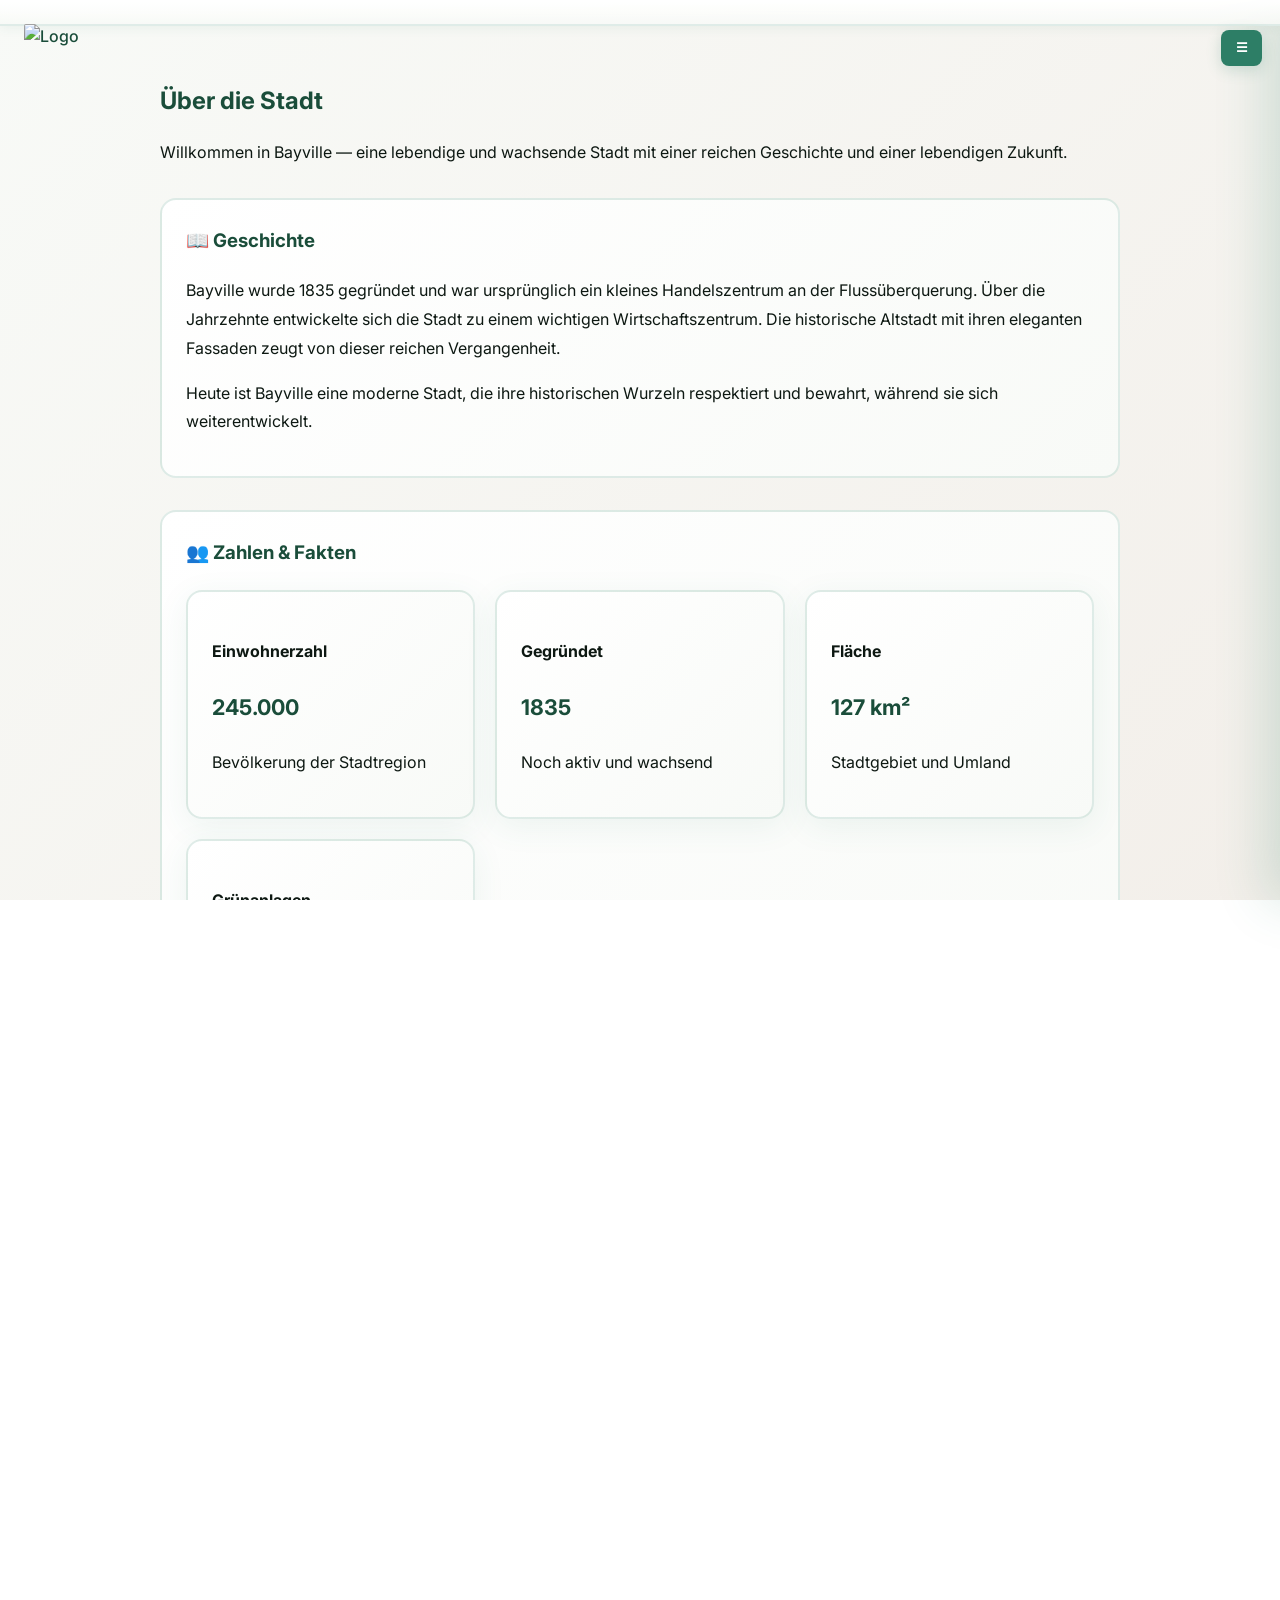
==== commit 866ea1a7: "test123" ====
--- a/about.html
+++ b/about.html
@@ -10,9 +10,8 @@
   <link rel="stylesheet" href="css/style.css">
 </head>
 <body class="variant-a">
-  <a class="skip-link" href="#main">Zum Inhalt springen</a>
   <header class="site-header">
-    <a href="index.html"><img src="Assets/Images/logo.svg" class="site-logo" alt="Logo"></a>
+    <a href="index.html"><img src="Assets/Images/logo.png" class="site-logo" alt="Logo"></a>
     <button class="sidebar-toggle" id="sidebar-toggle" aria-label="Menü öffnen">☰</button>
   </header>
   <nav class="sidebar" id="sidebar" aria-hidden="true" aria-label="Hauptnavigation">
@@ -54,22 +53,22 @@
           <div class="card-grid">
             <div class="card">
               <h4>Einwohnerzahl</h4>
-              <p style="font-size: 1.35rem; color: var(--accent-dark); font-weight: 700;">245.000</p>
+              <p class="stat-number">245.000</p>
               <p>Bevölkerung der Stadtregion</p>
             </div>
             <div class="card">
               <h4>Gegründet</h4>
-              <p style="font-size: 1.35rem; color: var(--accent-dark); font-weight: 700;">1835</p>
+              <p class="stat-number">1835</p>
               <p>Noch aktiv und wachsend</p>
             </div>
             <div class="card">
               <h4>Fläche</h4>
-              <p style="font-size: 1.35rem; color: var(--accent-dark); font-weight: 700;">127 km²</p>
+              <p class="stat-number">127 km²</p>
               <p>Stadtgebiet und Umland</p>
             </div>
             <div class="card">
               <h4>Grünanlagen</h4>
-              <p style="font-size: 1.35rem; color: var(--accent-dark); font-weight: 700;">28%</p>
+              <p class="stat-number">28%</p>
               <p>Parks und Naturschutzgebiete</p>
             </div>
           </div>
@@ -77,7 +76,7 @@
 
         <section class="about-section">
           <h3>🏆 Besonderheiten</h3>
-          <ul style="line-height: 1.8; margin-left: 1.5rem;">
+          <ul class="list-alt">
             <li><strong>Der Botanische Garten:</strong> Ein 35 Hektar großes Paradies mit über 10.000 Pflanzenarten</li>
             <li><strong>Kulturelles Zentrum:</strong> Drei Museen, eine Oper und zahlreiche Galerien</li>
             <li><strong>Der Flusspark:</strong> Ein wunderschöner ufernaher Park mit Radwegen und Restaurants</li>
@@ -89,7 +88,7 @@
         <section class="about-section">
           <h3>🌱 Nachhaltigkeit</h3>
           <p>Bayville engagiert sich stark für umweltfreundliche Entwicklung. Die Stadt hat sich zum Ziel gesetzt, bis 2040 CO₂-neutral zu sein. Dazu gehören:</p>
-          <ul style="line-height: 1.8; margin-left: 1.5rem;">
+          <ul class="list-alt">
             <li>Erneuerbare Energieanlagen auf 40% der öffentlichen Gebäude</li>
             <li>Kostenlose öffentliche Verkehrsmittel in der Innenstadt</li>
             <li>Umfangreiche Bäume- und Begrünungsprogramme</li>
--- a/css/style.css
+++ b/css/style.css
@@ -794,67 +794,87 @@
   }
 }
 
-/* --- Neue Galerie-Design-Styles --- */
-.gallery-section { padding: 1.25rem 0 2rem; }
-.gallery-toolbar { display:flex; justify-content:space-between; gap:1rem; align-items:center; margin-bottom:1rem; flex-wrap:wrap }
-.gallery-search input { padding: .5rem .75rem; border-radius: 10px; border: 2px solid rgba(45,126,102,0.12); min-width:180px }
-
-.filters { display:flex; gap:.5rem; align-items:center }
-.filters .filter { background: transparent; border: 2px solid rgba(45,126,102,0.12); color: var(--accent-dark); padding: .45rem .7rem; border-radius: 999px; cursor: pointer; font-weight:600 }
-.filters .filter.active { background: var(--accent); color: #fff; border-color: rgba(26,77,58,0.9) }
-
-/* Masonry-style grid using CSS columns */
-.gallery-grid.masonry { column-gap: 1rem; column-fill: balance; column-count: 3 }
-.gallery-grid.masonry .gallery-item { display: inline-block; width: 100%; margin: 0 0 1rem; break-inside: avoid; position: relative; border-radius: 12px; overflow: hidden; box-shadow: 0 8px 30px rgba(8,12,8,0.06); transition: transform .22s ease, box-shadow .22s ease }
-.gallery-grid.masonry .gallery-item img { display:block; width:100%; height:auto; transition: transform .35s ease }
-.gallery-grid.masonry .gallery-item:hover { transform: translateY(-6px) }
-.gallery-grid.masonry .gallery-item:hover img { transform: scale(1.03) }
-.gallery-grid.masonry .gallery-item figcaption { position: absolute; left:0; right:0; bottom:0; padding: .9rem 1rem; background: linear-gradient(180deg, rgba(0,0,0,0) 0%, rgba(0,0,0,0.45) 60%); color: #fff; transform: translateY(100%); transition: transform .22s ease }
-.gallery-grid.masonry .gallery-item:hover figcaption { transform: translateY(0) }
-.gallery-grid.masonry .meta h3 { margin: 0 0 .15rem; font-size: 1.05rem }
-.gallery-grid.masonry .meta small { color: rgba(255,255,255,0.85) }
-
-/* Preview grid on index page */
-.gallery-preview .gallery-grid.preview { column-count: initial; display: grid; grid-template-columns: repeat(auto-fit, minmax(140px, 1fr)); gap: .75rem }
-.gallery-preview .gallery-item { border-radius: 10px; overflow: hidden; box-shadow: 0 8px 24px rgba(8,12,8,0.06); transition: transform .18s ease }
-.gallery-preview .gallery-item img { width:100%; height:120px; object-fit:cover }
-.gallery-preview .gallery-item:hover { transform: translateY(-6px) }
-
-/* hidden state used by filters/search */
-.gallery-filter-hidden { display: none !important }
-
-@media (max-width: 1080px) { .gallery-grid.masonry { column-count: 2 } }
-@media (max-width: 720px) { .gallery-grid.masonry { column-count: 1 } .gallery-toolbar { gap:.5rem } }
-
-/* --- Layout-Varianten (A / B) --- */
-/* Variante A: Klassisches Content-Layout mit dezenter Kachel-Optik */
-.variant-a body, .variant-a {
-  /* keine globalen Veränderungen am root, Styles greifen über Selektoren */
-}
-.variant-a .container {
-  max-width: 920px;
-  padding: 1.75rem;
-}
-.variant-a .main-content { padding: 2rem 1.25rem 3rem; }
-.variant-a .about-section, .variant-a .card, .variant-a .contact-info {
-  border-radius: 18px;
-  border-width: 2px;
-}
-.variant-a .site-header { backdrop-filter: blur(8px); }
-
-/* Variante B: Luftiges, bildbetontes Layout mit kühlerer Akzentfarbe */
-.variant-b {
-  --accent: #2b5ea8;
-  --accent-light: #4e83d1;
-  --accent-dark: #183e6b;
-  background: linear-gradient(180deg, #f6f9ff 0%, #eef4ff 100%);
-}
-.variant-b .container { max-width: 1100px; padding: 2.25rem; }
-.variant-b .hero { min-height: 70vh; background-position: center top; }
-.variant-b .card { background: linear-gradient(180deg, #ffffff, #f7fbff); border-color: rgba(43,94,168,0.12) }
-.variant-b .site-footer { border-top-color: rgba(43,94,168,0.12) }
-
-/* Utility: wenn body die Klasse variant-* trägt */
-body.variant-a .container, body.variant-b .container { transition: all .18s ease }
-
-
+
+/* Card Placeholder Image */
+.card-image {
+  background: #e0e0e0;
+  height: 150px;
+  border-radius: 8px;
+  display: flex;
+  align-items: center;
+  justify-content: center;
+  color: #999;
+  margin-bottom: 15px;
+}
+
+.card-image img {
+  width: 100%;
+  height: 100%;
+  object-fit: cover;
+  border-radius: 8px;
+  display: none;
+}
+
+.card-image span {
+  font-size: 0.85rem;
+}
+
+/* utility for small text */
+.small { font-size: 0.9rem; }
+.muted { color: #666; }
+.secondary-text { color: var(--text-secondary); }
+
+/* modify card-image heights */
+.card-image.large { height: 200px; }
+
+/* caption sizes for placeholders */
+.caption-md { font-size: 0.9rem; }
+.caption-sm { font-size: 0.85rem; }
+
+/* list utilities */
+.list-default { font-size:0.95rem; margin-left:1rem; line-height:1.6; }
+.list-alt { line-height:1.8; margin-left:1.5rem; }
+
+/* statistic number styling */
+.stat-number { font-size: 1.35rem; color: var(--accent-dark); font-weight: 700; }
+
+/* newsletter form section */
+.newsletter-section { margin-top: 2rem; padding: 1.5rem; background: linear-gradient(135deg, #ffffff 0%, #f8faf7 100%); border: 2px solid rgba(45, 126, 102, 0.2); border-radius: 16px; }
+.newsletter-form { display: flex; gap: 0.5rem; max-width: 400px; }
+.newsletter-input { flex: 1; }
+
+/* modal popup */
+.modal {
+  position: fixed;
+  inset: 0;
+  display: none;
+  align-items: center;
+  justify-content: center;
+  background: rgba(0, 0, 0, 0.5);
+  z-index: 2000;
+}
+.modal.open {
+  display: flex;
+}
+.modal-content {
+  background: #ffffff;
+  padding: 1.5rem;
+  max-width: 90%;
+  max-height: 90%;
+  overflow: auto;
+  position: relative;
+  border-radius: 8px;
+}
+.modal-close {
+  position: absolute;
+  top: 1rem;
+  right: 1rem;
+  background: none;
+  border: none;
+  font-size: 1.5rem;
+  cursor: pointer;
+}
+
+/* re-use newsletter style for promo section */
+.promo-section { margin-top: 2rem; padding: 1.5rem; background: linear-gradient(135deg, #ffffff 0%, #f8faf7 100%); border: 2px solid rgba(45, 126, 102, 0.2); border-radius: 16px; }
+
